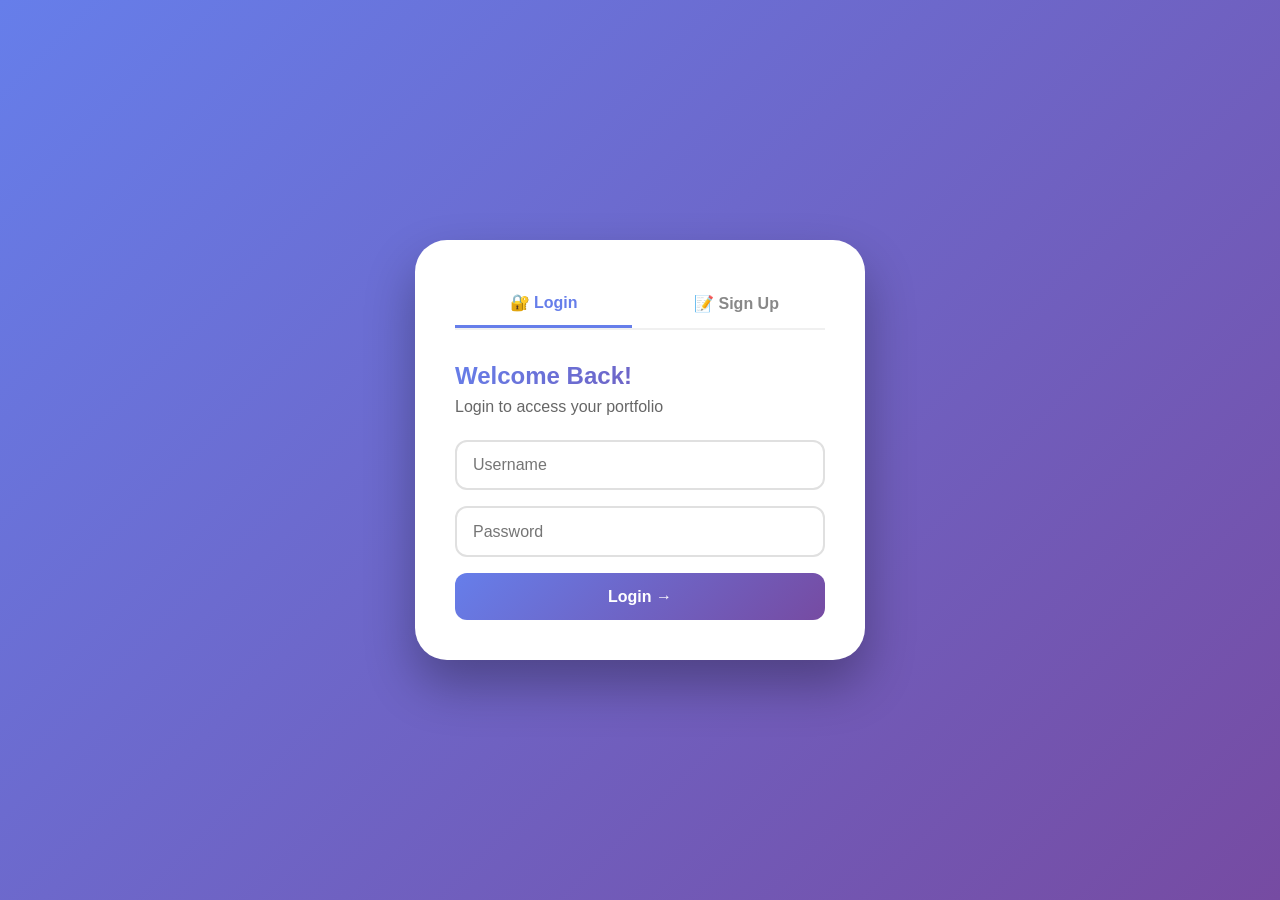
==== index.html @ 3f7e1380 "Update index.html" ====
<!DOCTYPE html>
<html lang="en">
<head>
    <meta charset="UTF-8">
    <meta name="viewport" content="width=device-width, initial-scale=1.0">
    <title>Login | Student Portfolio Hub</title>
    <style>
        * {
            margin: 0;
            padding: 0;
            box-sizing: border-box;
        }

        body {
            font-family: 'Poppins', 'Segoe UI', sans-serif;
            background: linear-gradient(135deg, #667eea 0%, #764ba2 100%);
            min-height: 100vh;
            display: flex;
            align-items: center;
            justify-content: center;
            padding: 2rem;
        }

        .auth-container {
            background: white;
            border-radius: 32px;
            padding: 2.5rem;
            max-width: 450px;
            width: 100%;
            box-shadow: 0 25px 50px rgba(0,0,0,0.3);
        }

        .auth-tabs {
            display: flex;
            gap: 1rem;
            margin-bottom: 2rem;
            border-bottom: 2px solid #f0f0f0;
        }

        .tab-btn {
            flex: 1;
            padding: 0.8rem;
            background: none;
            border: none;
            font-size: 1rem;
            font-weight: 600;
            cursor: pointer;
            color: #888;
            transition: all 0.3s;
        }

        .tab-btn.active {
            color: #667eea;
            border-bottom: 3px solid #667eea;
        }

        .auth-form {
            display: none;
        }

        .auth-form.active {
            display: block;
            animation: fadeScale 0.3s ease;
        }

        @keyframes fadeScale {
            from { opacity: 0; transform: scale(0.98); }
            to { opacity: 1; transform: scale(1); }
        }

        .auth-form h2 {
            margin-bottom: 0.5rem;
            background: linear-gradient(135deg, #667eea, #764ba2);
            -webkit-background-clip: text;
            -webkit-text-fill-color: transparent;
            background-clip: text;
        }

        .auth-form p {
            color: #666;
            margin-bottom: 1.5rem;
        }

        .auth-input {
            width: 100%;
            padding: 0.9rem 1rem;
            margin-bottom: 1rem;
            border: 2px solid #e0e0e0;
            border-radius: 12px;
            font-size: 1rem;
            transition: all 0.3s;
        }

        .auth-input:focus {
            outline: none;
            border-color: #667eea;
            box-shadow: 0 0 0 3px rgba(102,126,234,0.2);
        }

        .auth-btn {
            width: 100%;
            padding: 0.9rem;
            background: linear-gradient(135deg, #667eea, #764ba2);
            color: white;
            border: none;
            border-radius: 12px;
            font-weight: 600;
            font-size: 1rem;
            cursor: pointer;
            transition: transform 0.2s;
        }

        .auth-btn:hover {
            transform: translateY(-2px);
        }

        .auth-btn:disabled {
            opacity: 0.7;
            cursor: not-allowed;
        }

        .message {
            margin-top: 1rem;
            padding: 0.8rem;
            border-radius: 12px;
            display: none;
        }

        .message.error {
            background: #fee2e2;
            color: #dc2626;
            display: block;
        }

        .message.success {
            background: #dcfce7;
            color: #16a34a;
            display: block;
        }

        .loading-spinner {
            display: inline-block;
            width: 18px;
            height: 18px;
            border: 2px solid rgba(255,255,255,.3);
            border-radius: 50%;
            border-top-color: white;
            animation: spin 0.8s linear infinite;
            margin-right: 8px;
            vertical-align: middle;
        }

        @keyframes spin {
            to { transform: rotate(360deg); }
        }

        /* Modal Styles */
        .modal {
            display: none;
            position: fixed;
            z-index: 9999;
            left: 0;
            top: 0;
            width: 100%;
            height: 100%;
            background-color: rgba(0, 0, 0, 0.6);
            align-items: center;
            justify-content: center;
        }

        .modal.show {
            display: flex;
        }

        .modal-content {
            background: white;
            border-radius: 20px;
            width: 90%;
            max-width: 500px;
            max-height: 80vh;
            overflow-y: auto;
            animation: fadeScale 0.3s ease;
        }

        .modal-header {
            padding: 1.5rem;
            border-bottom: 2px solid #f0f0f0;
            display: flex;
            justify-content: space-between;
            align-items: center;
        }

        .modal-header h3 {
            color: #667eea;
        }

        .close-btn {
            font-size: 1.5rem;
            cursor: pointer;
            color: #888;
            transition: color 0.2s;
        }

        .close-btn:hover {
            color: #dc2626;
        }

        .modal-body {
            padding: 1.5rem;
        }

        .modal-body p {
            margin-bottom: 1rem;
            line-height: 1.6;
        }

        .modal-footer {
            padding: 1rem 1.5rem 1.5rem;
        }
    </style>
</head>
<body>
    <div class="auth-container">
        <div class="auth-tabs">
            <button class="tab-btn active" data-tab="login">🔐 Login</button>
            <button class="tab-btn" data-tab="signup">📝 Sign Up</button>
        </div>
        
        <div id="loginForm" class="auth-form active">
            <h2>Welcome Back!</h2>
            <p>Login to access your portfolio</p>
            <input type="text" id="loginUsername" class="auth-input" placeholder="Username">
            <input type="password" id="loginPassword" class="auth-input" placeholder="Password">
            <button id="loginBtn" class="auth-btn">Login →</button>
            <div id="loginMessage" class="message"></div>
        </div>
        
        <div id="signupForm" class="auth-form">
            <h2>Create Account</h2>
            <p>Join the student community</p>
            <input type="text" id="signupFullname" class="auth-input" placeholder="Full Name">
            <input type="text" id="signupUsername" class="auth-input" placeholder="Username">
            <input type="email" id="signupEmail" class="auth-input" placeholder="Email">
            <input type="password" id="signupPassword" class="auth-input" placeholder="Password (min 4 chars)">
            <input type="password" id="signupConfirm" class="auth-input" placeholder="Confirm Password">
            <label style="display:flex; gap:8px; margin-bottom:1rem; font-size:0.9rem;">
                <input type="checkbox" id="termsCheckbox">
                <span>
                    I agree to the 
                    <a href="#" id="openTerms" style="color:#667eea; font-weight:600;">
                        Terms and Conditions
                    </a>
                </span>
            </label>
            <button id="signupBtn" class="auth-btn">Create Account →</button>
            <div id="signupMessage" class="message"></div>
        </div>
    </div>

    <div id="termsModal" class="modal">
        <div class="modal-content">
            <div class="modal-header">
                <h3>Terms and Conditions</h3>
                <span class="close-btn" id="closeModal">&times;</span>
            </div>
            <div class="modal-body">
                <p><strong>1. Acceptance of Terms</strong><br>
                By accessing and using this website, users agree to comply with these Terms and Conditions.</p>

                <p><strong>2. User Content</strong><br>
                Students are responsible for the accuracy of their content. Offensive or illegal content is not allowed.</p>

                <p><strong>3. Privacy</strong><br>
                Personal data will be handled responsibly. Avoid sharing sensitive information.</p>

                <p><strong>4. Intellectual Property</strong><br>
                Students own their content but allow the platform to display it.</p>

                <p><strong>5. Prohibited Activities</strong><br>
                No hacking, false info, or misuse of the platform.</p>

                <p><strong>6. Limitation of Liability</strong><br>
                The platform is not responsible for damages from usage.</p>

                <p><strong>7. Changes to Terms</strong><br>
                Terms may change anytime. Continued use means acceptance.</p>
            </div>
            <div class="modal-footer">
                <button id="acceptTerms" class="auth-btn">Accept</button>
            </div>
        </div>
    </div>

    <script>
        const SHEETBEST_API_URL = "https://api.sheetbest.com/sheets/54f68e59-9aa4-4e67-b267-1a4241a9a9df";
        
        function showMessage(element, text, type) {
            element.textContent = text;
            element.className = `message ${type}`;
            element.style.display = 'block';
            setTimeout(() => {
                element.style.display = 'none';
            }, 4000);
        }
        
        async function getAllStudents() {
            const response = await fetch(SHEETBEST_API_URL);
            return await response.json();
        }
        
        async function addStudent(data) {
            const response = await fetch(SHEETBEST_API_URL, {
                method: 'POST',
                headers: { 'Content-Type': 'application/json' },
                body: JSON.stringify(data)
            });
            return await response.json();
        }
        
        async function handleSignup() {
            const fullname = document.getElementById('signupFullname').value.trim();
            const username = document.getElementById('signupUsername').value.trim();
            const email = document.getElementById('signupEmail').value.trim();
            const password = document.getElementById('signupPassword').value;
            const confirm = document.getElementById('signupConfirm').value;
            const termsChecked = document.getElementById('termsCheckbox').checked;
            
            if (!fullname || !username || !email || !password) {
                showMessage(document.getElementById('signupMessage'), '❌ Please fill all fields', 'error');
                return;
            }
            if (password !== confirm) {
                showMessage(document.getElementById('signupMessage'), '❌ Passwords do not match', 'error');
                return;
            }
            if (password.length < 4) {
                showMessage(document.getElementById('signupMessage'), '❌ Password must be at least 4 characters', 'error');
                return;
            }
            if (!termsChecked) {
                showMessage(document.getElementById('signupMessage'), '❌ You must agree to the Terms and Conditions', 'error');
                return;
            }

            const signupBtn = document.getElementById('signupBtn');
            signupBtn.disabled = true;
            signupBtn.innerHTML = '<span class="loading-spinner"></span> Creating...';
            
            try {
                const students = await getAllStudents();
                if (students.some(s => s.username === username)) {
                    showMessage(document.getElementById('signupMessage'), '❌ Username already exists', 'error');
                    return;
                }
                if (students.some(s => s.email === email)) {
                    showMessage(document.getElementById('signupMessage'), '❌ Email already registered', 'error');
                    return;
                }
                
                const now = new Date();
                await addStudent({
                    fullname, username, email, password,
                    createdAt: now.toLocaleString(),
                    avatar: fullname.charAt(0).toUpperCase(),
                    bio: "Hello! I'm a student passionate about technology.",
                    skills: "",
                    projects: "[]",
                    achievements: "",
                    location: "",
                    profilePicture: ""
                });
                
                showMessage(document.getElementById('signupMessage'), '✅ Account created! Please login.', 'success');
                setTimeout(() => {
                    document.querySelector('[data-tab="login"]').click();
                    document.getElementById('loginUsername').value = username;
                }, 1500);
            } catch (error) {
                showMessage(document.getElementById('signupMessage'), '❌ Error creating account', 'error');
            } finally {
                signupBtn.disabled = false;
                signupBtn.innerHTML = 'Create Account →';
            }
        }
        
        async function handleLogin() {
            const username = document.getElementById('loginUsername').value.trim();
            const password = document.getElementById('loginPassword').value;
            
            if (!username || !password) {
                showMessage(document.getElementById('loginMessage'), '❌ Enter username and password', 'error');
                return;
            }
            
            const loginBtn = document.getElementById('loginBtn');
            loginBtn.disabled = true;
            loginBtn.innerHTML = '<span class="loading-spinner"></span> Logging in...';
            
            try {
                const students = await getAllStudents();
                const user = students.find(s => s.username === username && s.password === password);
                
                if (user) {
                    localStorage.setItem('currentUser', JSON.stringify({
                        id: user.id || user._id,
                        fullname: user.fullname,
                        username: user.username,
                        email: user.email
                    }));
                    window.location.href = 'dashboard.html';
                } else {
                    showMessage(document.getElementById('loginMessage'), '❌ Invalid username or password', 'error');
                }
            } catch (error) {
                showMessage(document.getElementById('loginMessage'), '❌ Connection error', 'error');
            } finally {
                loginBtn.disabled = false;
                loginBtn.innerHTML = 'Login →';
            }
        }
        
        document.querySelectorAll('.tab-btn').forEach(btn => {
            btn.addEventListener('click', () => {
                const tab = btn.dataset.tab;
                document.querySelectorAll('.tab-btn').forEach(b => b.classList.remove('active'));
                btn.classList.add('active');
                document.getElementById('loginForm').classList.toggle('active', tab === 'login');
                document.getElementById('signupForm').classList.toggle('active', tab === 'signup');
                document.getElementById('loginMessage').style.display = 'none';
                document.getElementById('signupMessage').style.display = 'none';
            });
        });
        
        document.getElementById('loginBtn').addEventListener('click', handleLogin);
        document.getElementById('signupBtn').addEventListener('click', handleSignup);
        
        document.getElementById('loginPassword').addEventListener('keypress', (e) => {
            if (e.key === 'Enter') handleLogin();
        });
        document.getElementById('signupConfirm').addEventListener('keypress', (e) => {
            if (e.key === 'Enter') handleSignup();
        });
        
        // Modal functionality
        const modal = document.getElementById('termsModal');
        const openTerms = document.getElementById('openTerms');
        const closeModal = document.getElementById('closeModal');
        const acceptTerms = document.getElementById('acceptTerms');
        const checkbox = document.getElementById('termsCheckbox');

        openTerms.addEventListener('click', (e) => {
            e.preventDefault();
            modal.classList.add('show');
        });

        closeModal.addEventListener('click', () => {
            modal.classList.remove('show');
        });

        acceptTerms.addEventListener('click', () => {
            checkbox.checked = true;
            modal.classList.remove('show');
        });

        window.addEventListener('click', (e) => {
            if (e.target === modal) {
                modal.classList.remove('show');
            }
        });
    </script>
</body>
</html>
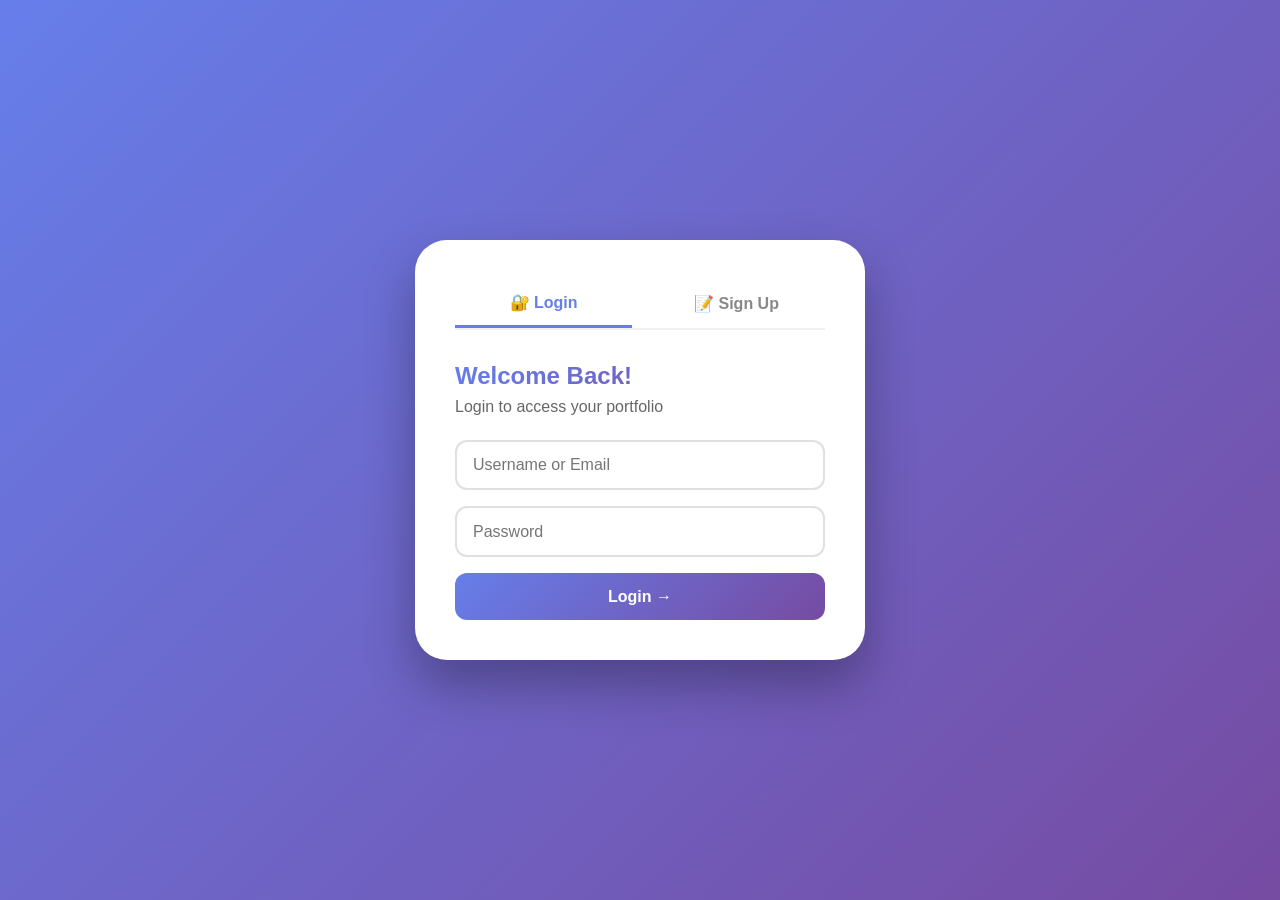
==== commit cd621362: "Update index.html" ====
--- a/index.html
+++ b/index.html
@@ -154,7 +154,6 @@
             to { transform: rotate(360deg); }
         }
 
-        /* Modal Styles */
         .modal {
             display: none;
             position: fixed;
@@ -229,7 +228,7 @@
         <div id="loginForm" class="auth-form active">
             <h2>Welcome Back!</h2>
             <p>Login to access your portfolio</p>
-            <input type="text" id="loginUsername" class="auth-input" placeholder="Username">
+            <input type="text" id="loginUsername" class="auth-input" placeholder="Username or Email">
             <input type="password" id="loginPassword" class="auth-input" placeholder="Password">
             <button id="loginBtn" class="auth-btn">Login →</button>
             <div id="loginMessage" class="message"></div>
@@ -241,7 +240,7 @@
             <input type="text" id="signupFullname" class="auth-input" placeholder="Full Name">
             <input type="text" id="signupUsername" class="auth-input" placeholder="Username">
             <input type="email" id="signupEmail" class="auth-input" placeholder="Email">
-            <input type="password" id="signupPassword" class="auth-input" placeholder="Password (min 4 chars)">
+            <input type="password" id="signupPassword" class="auth-input" placeholder="Password (min 6 chars)">
             <input type="password" id="signupConfirm" class="auth-input" placeholder="Confirm Password">
             <label style="display:flex; gap:8px; margin-bottom:1rem; font-size:0.9rem;">
                 <input type="checkbox" id="termsCheckbox">
@@ -292,7 +291,34 @@
     </div>
 
     <script>
-        const SHEETBEST_API_URL = "https://api.sheetbest.com/sheets/54f68e59-9aa4-4e67-b267-1a4241a9a9df";
+        // IMPORTANT: I-replace ito ng URL ng iyong Google Apps Script Web App URL
+        const SCRIPT_URL = "https://script.google.com/macros/s/YOUR_SCRIPT_ID/exec";
+        
+        async function callApi(action, data = {}) {
+            const payload = { action, ...data };
+            
+            try {
+                const response = await fetch(SCRIPT_URL, {
+                    method: 'POST',
+                    mode: 'no-cors', // Para sa Google Apps Script
+                    headers: { 'Content-Type': 'application/json' },
+                    body: JSON.stringify(payload)
+                });
+                
+                // Dahil sa no-cors, kailangan ng alternative approach
+                // Gumamit tayo ng JSONP style or fetch with cors
+                const proxyResponse = await fetch(SCRIPT_URL, {
+                    method: 'POST',
+                    headers: { 'Content-Type': 'application/json' },
+                    body: JSON.stringify(payload)
+                });
+                
+                return await proxyResponse.json();
+            } catch (error) {
+                console.error('API Error:', error);
+                throw error;
+            }
+        }
         
         function showMessage(element, text, type) {
             element.textContent = text;
@@ -303,20 +329,6 @@
             }, 4000);
         }
         
-        async function getAllStudents() {
-            const response = await fetch(SHEETBEST_API_URL);
-            return await response.json();
-        }
-        
-        async function addStudent(data) {
-            const response = await fetch(SHEETBEST_API_URL, {
-                method: 'POST',
-                headers: { 'Content-Type': 'application/json' },
-                body: JSON.stringify(data)
-            });
-            return await response.json();
-        }
-        
         async function handleSignup() {
             const fullname = document.getElementById('signupFullname').value.trim();
             const username = document.getElementById('signupUsername').value.trim();
@@ -333,50 +345,33 @@
                 showMessage(document.getElementById('signupMessage'), '❌ Passwords do not match', 'error');
                 return;
             }
-            if (password.length < 4) {
-                showMessage(document.getElementById('signupMessage'), '❌ Password must be at least 4 characters', 'error');
+            if (password.length < 6) {
+                showMessage(document.getElementById('signupMessage'), '❌ Password must be at least 6 characters', 'error');
                 return;
             }
             if (!termsChecked) {
                 showMessage(document.getElementById('signupMessage'), '❌ You must agree to the Terms and Conditions', 'error');
                 return;
             }
-
+            
             const signupBtn = document.getElementById('signupBtn');
             signupBtn.disabled = true;
             signupBtn.innerHTML = '<span class="loading-spinner"></span> Creating...';
             
             try {
-                const students = await getAllStudents();
-                if (students.some(s => s.username === username)) {
-                    showMessage(document.getElementById('signupMessage'), '❌ Username already exists', 'error');
-                    return;
+                const result = await callApi('signup', { fullname, username, email, password });
+                
+                if (result.success) {
+                    showMessage(document.getElementById('signupMessage'), '✅ Account created! Please login.', 'success');
+                    setTimeout(() => {
+                        document.querySelector('[data-tab="login"]').click();
+                        document.getElementById('loginUsername').value = username;
+                    }, 1500);
+                } else {
+                    showMessage(document.getElementById('signupMessage'), '❌ ' + result.message, 'error');
                 }
-                if (students.some(s => s.email === email)) {
-                    showMessage(document.getElementById('signupMessage'), '❌ Email already registered', 'error');
-                    return;
-                }
-                
-                const now = new Date();
-                await addStudent({
-                    fullname, username, email, password,
-                    createdAt: now.toLocaleString(),
-                    avatar: fullname.charAt(0).toUpperCase(),
-                    bio: "Hello! I'm a student passionate about technology.",
-                    skills: "",
-                    projects: "[]",
-                    achievements: "",
-                    location: "",
-                    profilePicture: ""
-                });
-                
-                showMessage(document.getElementById('signupMessage'), '✅ Account created! Please login.', 'success');
-                setTimeout(() => {
-                    document.querySelector('[data-tab="login"]').click();
-                    document.getElementById('loginUsername').value = username;
-                }, 1500);
             } catch (error) {
-                showMessage(document.getElementById('signupMessage'), '❌ Error creating account', 'error');
+                showMessage(document.getElementById('signupMessage'), '❌ Connection error: ' + error.message, 'error');
             } finally {
                 signupBtn.disabled = false;
                 signupBtn.innerHTML = 'Create Account →';
@@ -388,7 +383,7 @@
             const password = document.getElementById('loginPassword').value;
             
             if (!username || !password) {
-                showMessage(document.getElementById('loginMessage'), '❌ Enter username and password', 'error');
+                showMessage(document.getElementById('loginMessage'), '❌ Enter username/email and password', 'error');
                 return;
             }
             
@@ -397,22 +392,16 @@
             loginBtn.innerHTML = '<span class="loading-spinner"></span> Logging in...';
             
             try {
-                const students = await getAllStudents();
-                const user = students.find(s => s.username === username && s.password === password);
+                const result = await callApi('login', { username, password });
                 
-                if (user) {
-                    localStorage.setItem('currentUser', JSON.stringify({
-                        id: user.id || user._id,
-                        fullname: user.fullname,
-                        username: user.username,
-                        email: user.email
-                    }));
+                if (result.success && result.user) {
+                    localStorage.setItem('currentUser', JSON.stringify(result.user));
                     window.location.href = 'dashboard.html';
                 } else {
-                    showMessage(document.getElementById('loginMessage'), '❌ Invalid username or password', 'error');
+                    showMessage(document.getElementById('loginMessage'), '❌ ' + (result.message || 'Invalid credentials'), 'error');
                 }
             } catch (error) {
-                showMessage(document.getElementById('loginMessage'), '❌ Connection error', 'error');
+                showMessage(document.getElementById('loginMessage'), '❌ Connection error: ' + error.message, 'error');
             } finally {
                 loginBtn.disabled = false;
                 loginBtn.innerHTML = 'Login →';
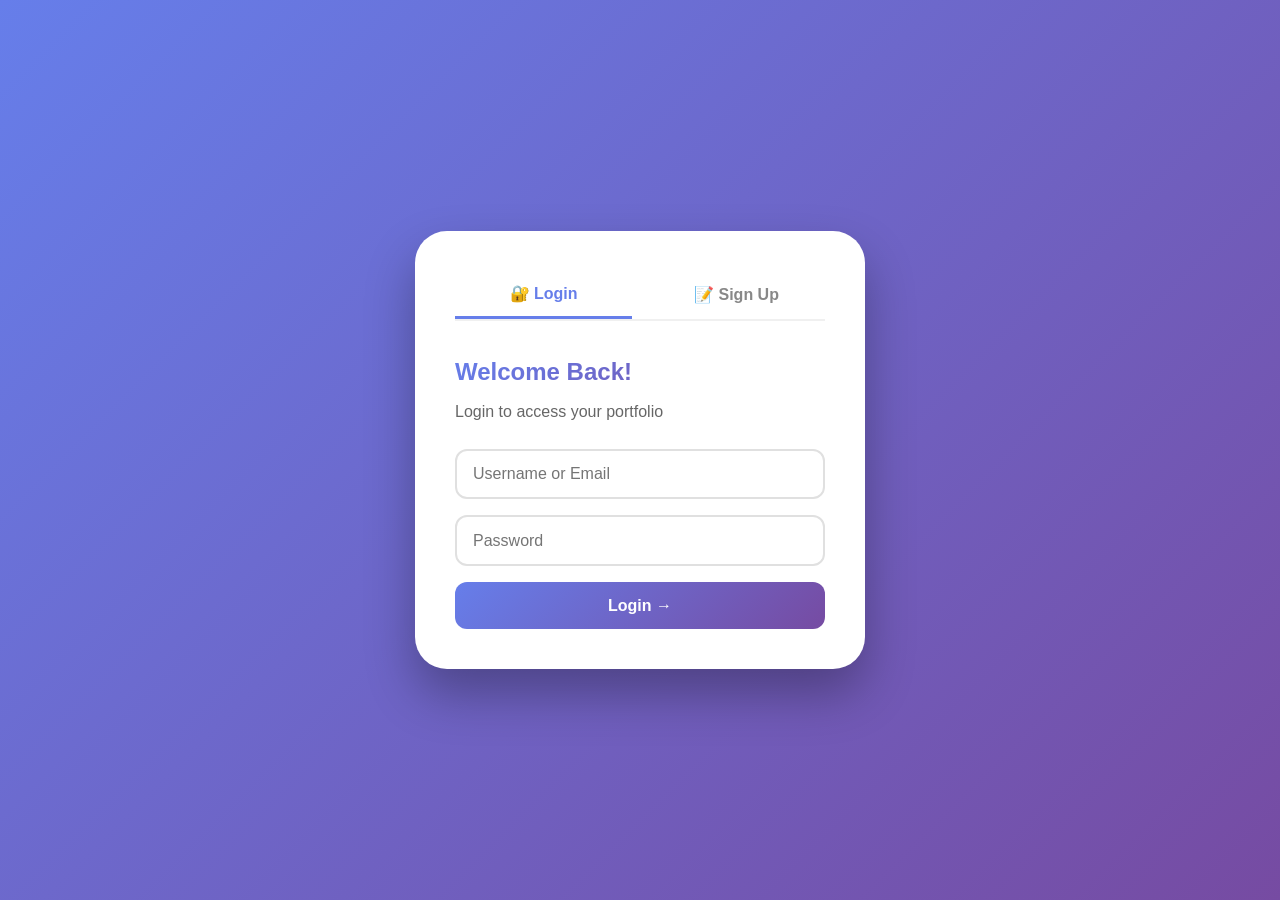
==== commit 43aa56b6: "Add files via upload" ====
--- a/index.html
+++ b/index.html
@@ -1,6 +1,7 @@
 <!DOCTYPE html>
 <html lang="en">
 <head>
+    <link rel="stylesheet" href="style.css">
     <meta charset="UTF-8">
     <meta name="viewport" content="width=device-width, initial-scale=1.0">
     <title>Login | Student Portfolio Hub</title>
@@ -291,171 +292,121 @@
     </div>
 
     <script>
-        // IMPORTANT: I-replace ito ng URL ng iyong Google Apps Script Web App URL
-        const SCRIPT_URL = "https://script.google.com/macros/s/YOUR_SCRIPT_ID/exec";
-        
-        async function callApi(action, data = {}) {
-            const payload = { action, ...data };
-            
-            try {
-                const response = await fetch(SCRIPT_URL, {
-                    method: 'POST',
-                    mode: 'no-cors', // Para sa Google Apps Script
-                    headers: { 'Content-Type': 'application/json' },
-                    body: JSON.stringify(payload)
-                });
-                
-                // Dahil sa no-cors, kailangan ng alternative approach
-                // Gumamit tayo ng JSONP style or fetch with cors
-                const proxyResponse = await fetch(SCRIPT_URL, {
-                    method: 'POST',
-                    headers: { 'Content-Type': 'application/json' },
-                    body: JSON.stringify(payload)
-                });
-                
-                return await proxyResponse.json();
-            } catch (error) {
-                console.error('API Error:', error);
-                throw error;
-            }
-        }
-        
-        function showMessage(element, text, type) {
-            element.textContent = text;
-            element.className = `message ${type}`;
-            element.style.display = 'block';
-            setTimeout(() => {
-                element.style.display = 'none';
-            }, 4000);
-        }
-        
-        async function handleSignup() {
-            const fullname = document.getElementById('signupFullname').value.trim();
-            const username = document.getElementById('signupUsername').value.trim();
-            const email = document.getElementById('signupEmail').value.trim();
-            const password = document.getElementById('signupPassword').value;
-            const confirm = document.getElementById('signupConfirm').value;
-            const termsChecked = document.getElementById('termsCheckbox').checked;
-            
-            if (!fullname || !username || !email || !password) {
-                showMessage(document.getElementById('signupMessage'), '❌ Please fill all fields', 'error');
-                return;
-            }
-            if (password !== confirm) {
-                showMessage(document.getElementById('signupMessage'), '❌ Passwords do not match', 'error');
-                return;
-            }
-            if (password.length < 6) {
-                showMessage(document.getElementById('signupMessage'), '❌ Password must be at least 6 characters', 'error');
-                return;
-            }
-            if (!termsChecked) {
-                showMessage(document.getElementById('signupMessage'), '❌ You must agree to the Terms and Conditions', 'error');
-                return;
-            }
-            
-            const signupBtn = document.getElementById('signupBtn');
-            signupBtn.disabled = true;
-            signupBtn.innerHTML = '<span class="loading-spinner"></span> Creating...';
-            
-            try {
-                const result = await callApi('signup', { fullname, username, email, password });
-                
-                if (result.success) {
-                    showMessage(document.getElementById('signupMessage'), '✅ Account created! Please login.', 'success');
-                    setTimeout(() => {
-                        document.querySelector('[data-tab="login"]').click();
-                        document.getElementById('loginUsername').value = username;
-                    }, 1500);
-                } else {
-                    showMessage(document.getElementById('signupMessage'), '❌ ' + result.message, 'error');
-                }
-            } catch (error) {
-                showMessage(document.getElementById('signupMessage'), '❌ Connection error: ' + error.message, 'error');
-            } finally {
-                signupBtn.disabled = false;
-                signupBtn.innerHTML = 'Create Account →';
-            }
-        }
-        
-        async function handleLogin() {
-            const username = document.getElementById('loginUsername').value.trim();
-            const password = document.getElementById('loginPassword').value;
-            
-            if (!username || !password) {
-                showMessage(document.getElementById('loginMessage'), '❌ Enter username/email and password', 'error');
-                return;
-            }
-            
-            const loginBtn = document.getElementById('loginBtn');
-            loginBtn.disabled = true;
-            loginBtn.innerHTML = '<span class="loading-spinner"></span> Logging in...';
-            
-            try {
-                const result = await callApi('login', { username, password });
-                
-                if (result.success && result.user) {
-                    localStorage.setItem('currentUser', JSON.stringify(result.user));
-                    window.location.href = 'dashboard.html';
-                } else {
-                    showMessage(document.getElementById('loginMessage'), '❌ ' + (result.message || 'Invalid credentials'), 'error');
-                }
-            } catch (error) {
-                showMessage(document.getElementById('loginMessage'), '❌ Connection error: ' + error.message, 'error');
-            } finally {
-                loginBtn.disabled = false;
-                loginBtn.innerHTML = 'Login →';
-            }
-        }
-        
-        document.querySelectorAll('.tab-btn').forEach(btn => {
-            btn.addEventListener('click', () => {
-                const tab = btn.dataset.tab;
-                document.querySelectorAll('.tab-btn').forEach(b => b.classList.remove('active'));
-                btn.classList.add('active');
-                document.getElementById('loginForm').classList.toggle('active', tab === 'login');
-                document.getElementById('signupForm').classList.toggle('active', tab === 'signup');
-                document.getElementById('loginMessage').style.display = 'none';
-                document.getElementById('signupMessage').style.display = 'none';
-            });
+       // 1. Script URL
+const SCRIPT_URL = "https://script.google.com/macros/s/AKfycbwZG541qMzIgKli04GWdjtwKBXc3Aej42qxC1oy8NuDiMtEIg7AoSDnnx9av2GasGKu/exec";
+
+// 2. UI Elements
+const modal = document.getElementById('termsModal');
+const openTerms = document.getElementById('openTerms');
+const closeModal = document.getElementById('closeModal');
+const acceptTerms = document.getElementById('acceptTerms');
+const checkbox = document.getElementById('termsCheckbox');
+
+// 3. Modal Functionality
+openTerms.onclick = (e) => { e.preventDefault(); modal.classList.add('show'); };
+closeModal.onclick = () => modal.classList.remove('show');
+acceptTerms.onclick = () => { checkbox.checked = true; modal.classList.remove('show'); };
+window.onclick = (e) => { if (e.target === modal) modal.classList.remove('show'); };
+
+// 4. API Core
+async function callApi(action, data = {}) {
+    const payload = { action, ...data };
+    try {
+        const response = await fetch(SCRIPT_URL, {
+            method: 'POST',
+            mode: 'cors',
+            headers: { 'Content-Type': 'text/plain;charset=utf-8' },
+            body: JSON.stringify(payload)
         });
-        
-        document.getElementById('loginBtn').addEventListener('click', handleLogin);
-        document.getElementById('signupBtn').addEventListener('click', handleSignup);
-        
-        document.getElementById('loginPassword').addEventListener('keypress', (e) => {
-            if (e.key === 'Enter') handleLogin();
-        });
-        document.getElementById('signupConfirm').addEventListener('keypress', (e) => {
-            if (e.key === 'Enter') handleSignup();
-        });
-        
-        // Modal functionality
-        const modal = document.getElementById('termsModal');
-        const openTerms = document.getElementById('openTerms');
-        const closeModal = document.getElementById('closeModal');
-        const acceptTerms = document.getElementById('acceptTerms');
-        const checkbox = document.getElementById('termsCheckbox');
-
-        openTerms.addEventListener('click', (e) => {
-            e.preventDefault();
-            modal.classList.add('show');
-        });
-
-        closeModal.addEventListener('click', () => {
-            modal.classList.remove('show');
-        });
-
-        acceptTerms.addEventListener('click', () => {
-            checkbox.checked = true;
-            modal.classList.remove('show');
-        });
-
-        window.addEventListener('click', (e) => {
-            if (e.target === modal) {
-                modal.classList.remove('show');
-            }
-        });
+        return await response.json();
+    } catch (error) {
+        console.error('Connection Error:', error);
+        throw error;
+    }
+}
+
+// 5. Auth Handlers
+async function handleSignup() {
+    const fields = {
+        fullname: document.getElementById('signupFullname').value.trim(),
+        username: document.getElementById('signupUsername').value.trim(),
+        email: document.getElementById('signupEmail').value.trim(),
+        password: document.getElementById('signupPassword').value,
+        confirm: document.getElementById('signupConfirm').value
+    };
+    
+    if (Object.values(fields).some(v => !v)) return showMessage(document.getElementById('signupMessage'), '❌ Fill all fields', 'error');
+    if (fields.password !== fields.confirm) return showMessage(document.getElementById('signupMessage'), '❌ Passwords mismatch', 'error');
+    if (fields.password.length < 6) return showMessage(document.getElementById('signupMessage'), '❌ Min 6 characters', 'error');
+    if (!checkbox.checked) return showMessage(document.getElementById('signupMessage'), '❌ Accept Terms', 'error');
+    
+
+    const btn = document.getElementById('signupBtn');
+    btn.disabled = true;
+    btn.innerHTML = '<span class="loading-spinner"></span> Creating...';
+
+    try {
+        const result = await callApi('signup', fields);
+        if (result.success) {
+            showMessage(document.getElementById('signupMessage'), '✅ Success! Redirecting...', 'success');
+            setTimeout(() => document.querySelector('[data-tab="login"]').click(), 1500);
+        } else {
+            showMessage(document.getElementById('signupMessage'), '❌ ' + result.message, 'error');
+        }
+    } catch (e) {
+        showMessage(document.getElementById('signupMessage'), '❌ Server Error', 'error');
+    } finally {
+        btn.disabled = false;
+        btn.innerHTML = 'Create Account →';
+    }
+}
+
+async function handleLogin() {
+    const username = document.getElementById('loginUsername').value.trim();
+    const password = document.getElementById('loginPassword').value;
+    if (!username || !password) return showMessage(document.getElementById('loginMessage'), '❌ Fill all fields', 'error');
+
+    const btn = document.getElementById('loginBtn');
+    btn.disabled = true;
+    btn.innerHTML = '<span class="loading-spinner"></span>...';
+
+    try {
+        const result = await callApi('login', { username, password });
+        if (result.success) {
+            localStorage.setItem('currentUser', JSON.stringify(result.user));
+            window.location.href = 'dashboard.html';
+        } else {
+            showMessage(document.getElementById('loginMessage'), '❌ Invalid credentials', 'error');
+            console.log("im heere")
+        }
+    } catch (e) {
+        showMessage(document.getElementById('loginMessage'), '❌ Connection error', 'error');
+    } finally {
+        btn.disabled = false;
+        btn.innerHTML = 'Login →';
+    }
+}
+
+// 6. Event Listeners
+document.getElementById('loginBtn').onclick = handleLogin;
+document.getElementById('signupBtn').onclick = handleSignup;
+document.getElementById('loginPassword').onkeypress = (e) => { if(e.key === 'Enter') handleLogin(); };
+
+function showMessage(el, txt, cls) {
+    el.textContent = txt;
+    el.className = `message ${cls}`;
+    el.style.display = 'block';
+}
+
+document.querySelectorAll('.tab-btn').forEach(btn => {
+    btn.onclick = () => {
+        const tab = btn.dataset.tab;
+        document.querySelectorAll('.tab-btn').forEach(b => b.classList.remove('active'));
+        btn.classList.add('active');
+        document.getElementById('loginForm').classList.toggle('active', tab === 'login');
+        document.getElementById('signupForm').classList.toggle('active', tab === 'signup');
+    };
+});
     </script>
 </body>
 </html>
--- a/style.css
+++ b/style.css
@@ -0,0 +1,351 @@
+* {
+    margin: 0;
+    padding: 0;
+    box-sizing: border-box;
+}
+
+body {
+    font-family: 'Poppins', 'Segoe UI', sans-serif;
+    line-height: 1.6;
+    color: #2d2d2d;
+    overflow-x: hidden;
+    background: #fafafa;
+}
+
+::-webkit-scrollbar {
+    width: 10px;
+}
+::-webkit-scrollbar-track {
+    background: #f1f1f1;
+}
+::-webkit-scrollbar-thumb {
+    background: linear-gradient(45deg, #667eea 0%, #764ba2 100%);
+    border-radius: 5px;
+}
+
+nav {
+    position: fixed;
+    top: 0;
+    width: 100%;
+    background: rgba(255, 255, 255, 0.96);
+    backdrop-filter: blur(10px);
+    z-index: 1000;
+    padding: 1rem 0;
+    box-shadow: 0 2px 20px rgba(0,0,0,0.08);
+    transition: all 0.3s ease;
+}
+
+nav.scrolled {
+    padding: 0.7rem 0;
+    background: white;
+    box-shadow: 0 2px 25px rgba(0,0,0,0.1);
+}
+
+.nav-container {
+    max-width: 1200px;
+    margin: 0 auto;
+    display: flex;
+    justify-content: space-between;
+    align-items: center;
+    padding: 0 2rem;
+}
+
+.logo {
+    font-size: 1.5rem;
+    font-weight: 700;
+    background: linear-gradient(135deg, #667eea 0%, #764ba2 100%);
+    -webkit-background-clip: text;
+    -webkit-text-fill-color: transparent;
+    background-clip: text;
+}
+
+.nav-links {
+    display: flex;
+    list-style: none;
+    gap: 2rem;
+    align-items: center;
+}
+
+.nav-links a {
+    text-decoration: none;
+    color: #2d2d2d;
+    font-weight: 500;
+    transition: color 0.3s ease;
+}
+
+.nav-links a:hover {
+    color: #667eea;
+}
+
+.user-badge {
+    background: #f0eef7;
+    padding: 0.4rem 1rem;
+    border-radius: 30px;
+    font-weight: 500;
+    color: #5a4fcf;
+}
+
+.btn-logout {
+    background: #fee2e2;
+    border: none;
+    padding: 0.4rem 1.2rem;
+    border-radius: 30px;
+    cursor: pointer;
+    color: #dc2626;
+    font-weight: 500;
+    transition: 0.2s;
+}
+
+.btn-logout:hover {
+    background: #fecaca;
+}
+
+.hamburger {
+    display: none;
+    flex-direction: column;
+    cursor: pointer;
+    gap: 5px;
+}
+
+.hamburger span {
+    width: 25px;
+    height: 3px;
+    background: #2d2d2d;
+    transition: 0.3s;
+    border-radius: 2px;
+}
+
+.container {
+    max-width: 1200px;
+    margin: 0 auto;
+    padding: 2rem;
+}
+
+.card {
+    background: white;
+    border-radius: 24px;
+    padding: 1.5rem;
+    box-shadow: 0 10px 30px rgba(0,0,0,0.1);
+    margin-bottom: 1.5rem;
+}
+
+.card-header {
+    display: flex;
+    align-items: center;
+    gap: 1rem;
+    padding-bottom: 1rem;
+    border-bottom: 2px solid #f0f0f0;
+}
+
+.avatar {
+    width: 60px;
+    height: 60px;
+    background: linear-gradient(135deg, #667eea, #764ba2);
+    border-radius: 50%;
+    display: flex;
+    align-items: center;
+    justify-content: center;
+    font-size: 1.8rem;
+    font-weight: bold;
+    color: white;
+}
+
+.students-grid {
+    display: grid;
+    grid-template-columns: repeat(auto-fill, minmax(320px, 1fr));
+    gap: 1.5rem;
+}
+
+.student-card {
+    background: white;
+    border-radius: 20px;
+    padding: 1.5rem;
+    text-align: center;
+    cursor: pointer;
+    transition: transform 0.3s, box-shadow 0.3s;
+    box-shadow: 0 5px 20px rgba(0,0,0,0.1);
+}
+
+.student-card:hover {
+    transform: translateY(-5px);
+    box-shadow: 0 15px 35px rgba(0,0,0,0.15);
+}
+
+.student-avatar {
+    width: 80px;
+    height: 80px;
+    background: linear-gradient(135deg, #667eea, #764ba2);
+    border-radius: 50%;
+    display: flex;
+    align-items: center;
+    justify-content: center;
+    font-size: 2rem;
+    font-weight: bold;
+    color: white;
+    margin: 0 auto 1rem;
+    object-fit: cover;
+}
+
+.search-container {
+    margin-bottom: 2rem;
+}
+
+.search-input {
+    width: 100%;
+    max-width: 500px;
+    padding: 1rem 1.5rem;
+    border: 2px solid #e2e8f0;
+    border-radius: 50px;
+    font-size: 1rem;
+    outline: none;
+    transition: all 0.3s;
+}
+
+.search-input:focus {
+    border-color: #667eea;
+    box-shadow: 0 0 0 3px rgba(102,126,234,0.2);
+}
+
+.skill-tag {
+    display: inline-block;
+    background: #e0e7ff;
+    padding: 0.3rem 0.8rem;
+    border-radius: 20px;
+    font-size: 0.8rem;
+    margin: 0.2rem;
+    color: #4f46e5;
+}
+
+.loading-spinner {
+    display: inline-block;
+    width: 18px;
+    height: 18px;
+    border: 2px solid #e2e8f0;
+    border-radius: 50%;
+    border-top-color: #667eea;
+    animation: spin 0.8s linear infinite;
+    margin-right: 8px;
+}
+
+@keyframes spin {
+    to { transform: rotate(360deg); }
+}
+
+/* Additional styles for dashboard and editor */
+.profile-large-avatar {
+    width: 150px;
+    height: 150px;
+    background: rgba(255,255,255,0.2);
+    border-radius: 50%;
+    display: flex;
+    align-items: center;
+    justify-content: center;
+    font-size: 3.5rem;
+    font-weight: bold;
+    margin: 0 auto 1rem;
+    border: 4px solid white;
+    object-fit: cover;
+    position: relative;
+    z-index: 1;
+}
+
+.btn-edit, .btn-view-students, .btn-secondary, .btn-primary {
+    display: inline-block;
+    padding: 0.8rem 1.5rem;
+    border-radius: 40px;
+    text-decoration: none;
+    font-weight: 600;
+    transition: transform 0.2s;
+    cursor: pointer;
+    border: none;
+}
+
+.btn-edit {
+    background: white;
+    color: #667eea;
+    border: 2px solid white;
+}
+
+.btn-view-students {
+    background: rgba(255,255,255,0.2);
+    color: white;
+    border: 2px solid white;
+}
+
+.btn-secondary {
+    background: #e2e8f0;
+    color: #4a5568;
+}
+
+.btn-primary {
+    background: linear-gradient(135deg, #667eea, #764ba2);
+    color: white;
+}
+
+.btn-edit:hover, .btn-view-students:hover, .btn-secondary:hover, .btn-primary:hover {
+    transform: translateY(-2px);
+}
+
+.project-card {
+    background: #f8fafc;
+    padding: 1rem;
+    border-radius: 12px;
+    margin-bottom: 1rem;
+    border-left: 4px solid #667eea;
+}
+
+.achievement-badge {
+    display: inline-block;
+    background: #fef3c7;
+    padding: 0.4rem 1rem;
+    border-radius: 20px;
+    margin: 0.3rem;
+    font-size: 0.85rem;
+}
+
+.contact-info {
+    display: flex;
+    align-items: center;
+    gap: 1rem;
+    flex-wrap: wrap;
+    background: #f8fafc;
+    padding: 1rem;
+    border-radius: 12px;
+}
+
+@media (max-width: 768px) {
+    .nav-links {
+        position: fixed;
+        left: -100%;
+        top: 70px;
+        flex-direction: column;
+        background: white;
+        width: 100%;
+        text-align: center;
+        transition: 0.3s;
+        padding: 2rem 0;
+        gap: 1.5rem;
+        box-shadow: 0 10px 20px rgba(0,0,0,0.1);
+    }
+    .nav-links.active {
+        left: 0;
+    }
+    .hamburger {
+        display: flex;
+    }
+    .hamburger.active span:nth-child(1) {
+        transform: rotate(45deg) translate(5px, 5px);
+    }
+    .hamburger.active span:nth-child(2) {
+        opacity: 0;
+    }
+    .hamburger.active span:nth-child(3) {
+        transform: rotate(-45deg) translate(7px, -6px);
+    }
+    .container {
+        padding: 1rem;
+    }
+    .students-grid {
+        grid-template-columns: 1fr;
+    }
+}
